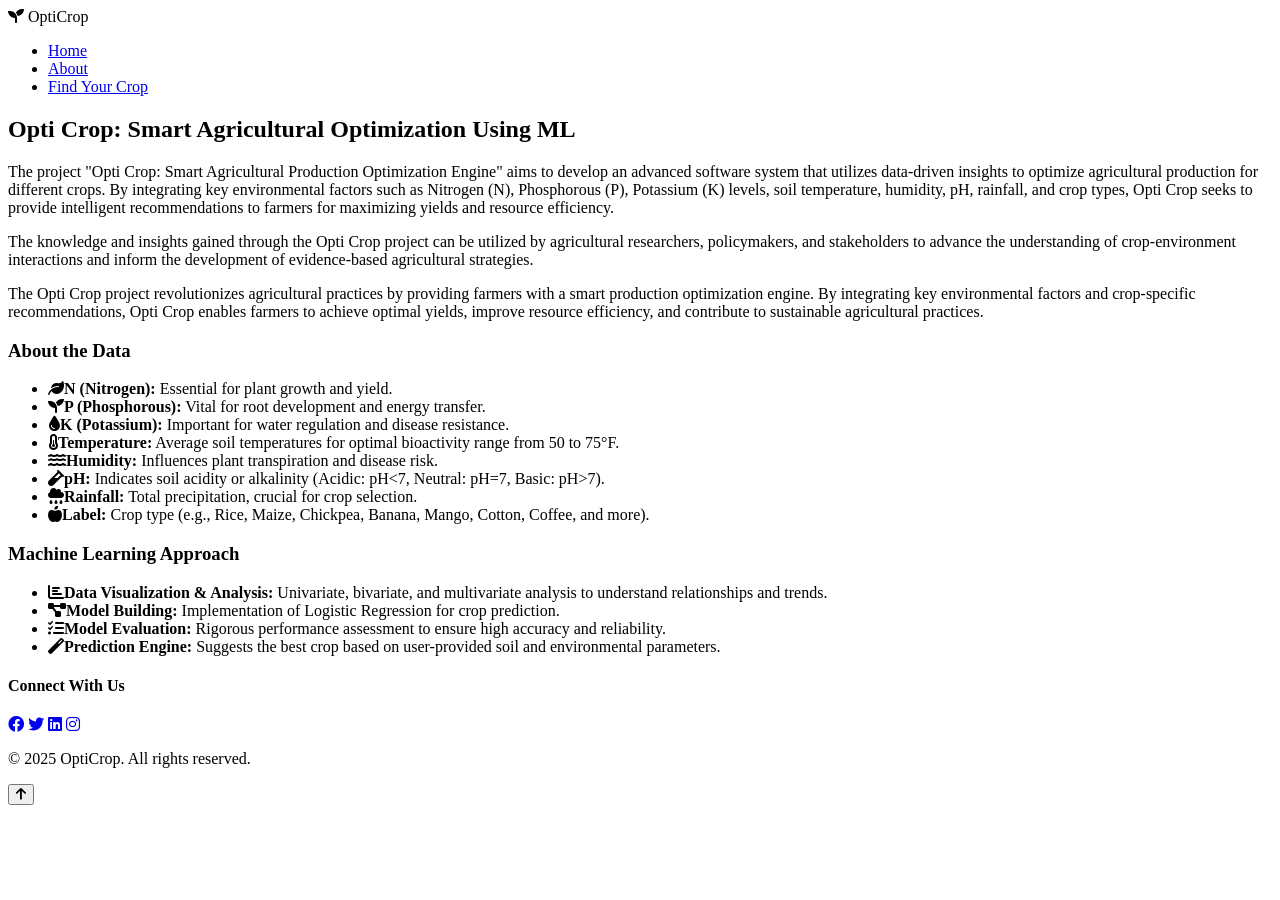
==== Templates/about.html @ a61db547 "Initial project upload" ====
<!DOCTYPE html>
<html lang="en">
<head>
  <meta charset="UTF-8">
  <meta name="viewport" content="width=device-width, initial-scale=1.0">
  <title>Opti Crop</title>
  <link rel="stylesheet" href="{{ url_for('static', filename='about.css') }}">
  <link href="https://fonts.googleapis.com/css2?family=Poppins:wght@300;400;500;600;700&display=swap" rel="stylesheet">
  <link rel="stylesheet" href="https://cdnjs.cloudflare.com/ajax/libs/font-awesome/6.0.0/css/all.min.css">
</head>
<body>
  <!-- NAVIGATION BAR -->
  <nav class="navbar">
    <div class="logo">
      <i class="fas fa-seedling"></i> OptiCrop
    </div>
    <ul class="nav-links">
      <li><a href="/">Home</a></li>
      <li><a href="/about" class="active">About</a></li>
      <li><a href="/FindYourCrop">Find Your Crop</a></li>
    </ul>
  </nav>

  <div class="overlay">
    <div class="content">
      <h2>Opti Crop: Smart Agricultural Optimization Using ML</h2>
      <p>
        The project "Opti Crop: Smart Agricultural Production Optimization Engine" aims to develop an advanced 
        software system that utilizes data-driven insights to optimize agricultural production for different crops. 
        By integrating key environmental factors such as Nitrogen (N), Phosphorous (P), Potassium (K) levels, 
        soil temperature, humidity, pH, rainfall, and crop types, Opti Crop seeks to provide intelligent recommendations 
        to farmers for maximizing yields and resource efficiency.
      </p>
      <p>
        The knowledge and insights gained through the Opti Crop project can be utilized by agricultural researchers, 
        policymakers, and stakeholders to advance the understanding of crop-environment interactions and inform the 
        development of evidence-based agricultural strategies.
      </p>
      <p>
        The Opti Crop project revolutionizes agricultural practices by providing farmers with a smart production 
        optimization engine. By integrating key environmental factors and crop-specific recommendations, Opti Crop 
        enables farmers to achieve optimal yields, improve resource efficiency, and contribute to sustainable 
        agricultural practices.
      </p>
      <div class="data-ml-section">
        <h3>About the Data</h3>
        <ul class="data-list">
          <li><span class="icon"><i class="fas fa-leaf"></i></span><b>N (Nitrogen):</b> Essential for plant growth and yield.</li>
          <li><span class="icon"><i class="fas fa-seedling"></i></span><b>P (Phosphorous):</b> Vital for root development and energy transfer.</li>
          <li><span class="icon"><i class="fas fa-tint"></i></span><b>K (Potassium):</b> Important for water regulation and disease resistance.</li>
          <li><span class="icon"><i class="fas fa-thermometer-half"></i></span><b>Temperature:</b> Average soil temperatures for optimal bioactivity range from 50 to 75°F.</li>
          <li><span class="icon"><i class="fas fa-water"></i></span><b>Humidity:</b> Influences plant transpiration and disease risk.</li>
          <li><span class="icon"><i class="fas fa-vial"></i></span><b>pH:</b> Indicates soil acidity or alkalinity (Acidic: pH<7, Neutral: pH=7, Basic: pH>7).</li>
          <li><span class="icon"><i class="fas fa-cloud-rain"></i></span><b>Rainfall:</b> Total precipitation, crucial for crop selection.</li>
          <li><span class="icon"><i class="fas fa-apple-alt"></i></span><b>Label:</b> Crop type (e.g., Rice, Maize, Chickpea, Banana, Mango, Cotton, Coffee, and more).</li>
        </ul>
        <h3>Machine Learning Approach</h3>
        <ul class="ml-list">
          <li><span class="icon"><i class="fas fa-chart-bar"></i></span><b>Data Visualization & Analysis:</b> Univariate, bivariate, and multivariate analysis to understand relationships and trends.</li>
          <li><span class="icon"><i class="fas fa-project-diagram"></i></span><b>Model Building:</b> Implementation of Logistic Regression for crop prediction.</li>
          <li><span class="icon"><i class="fas fa-tasks"></i></span><b>Model Evaluation:</b> Rigorous performance assessment to ensure high accuracy and reliability.</li>
          <li><span class="icon"><i class="fas fa-magic"></i></span><b>Prediction Engine:</b> Suggests the best crop based on user-provided soil and environmental parameters.</li>
        </ul>
      </div>
    </div>
  </div>

  <!-- FOOTER -->
  <footer>
    <div class="footer-content">
      <div class="footer-section">
        <h4>Connect With Us</h4>
        <div class="social-links">
          <a href="#"><i class="fab fa-facebook"></i></a>
          <a href="#"><i class="fab fa-twitter"></i></a>
          <a href="#"><i class="fab fa-linkedin"></i></a>
          <a href="#"><i class="fab fa-instagram"></i></a>
        </div>
      </div>
      <p>© 2025 OptiCrop. All rights reserved.</p>
    </div>
  </footer>

  <!-- SCROLL TO TOP BUTTON -->
  <button onclick="topFunction()" id="scrollBtn" title="Go to top">
    <i class="fas fa-arrow-up"></i>
  </button>

  <!-- JS FOR SCROLL BUTTON -->
  <script>
    const scrollBtn = document.getElementById("scrollBtn");
    window.onscroll = () => {
      scrollBtn.style.display = window.scrollY > 200 ? "block" : "none";
    };
    function topFunction() {
      window.scrollTo({ top: 0, behavior: "smooth" });
    }
  </script>
</body>
</html>
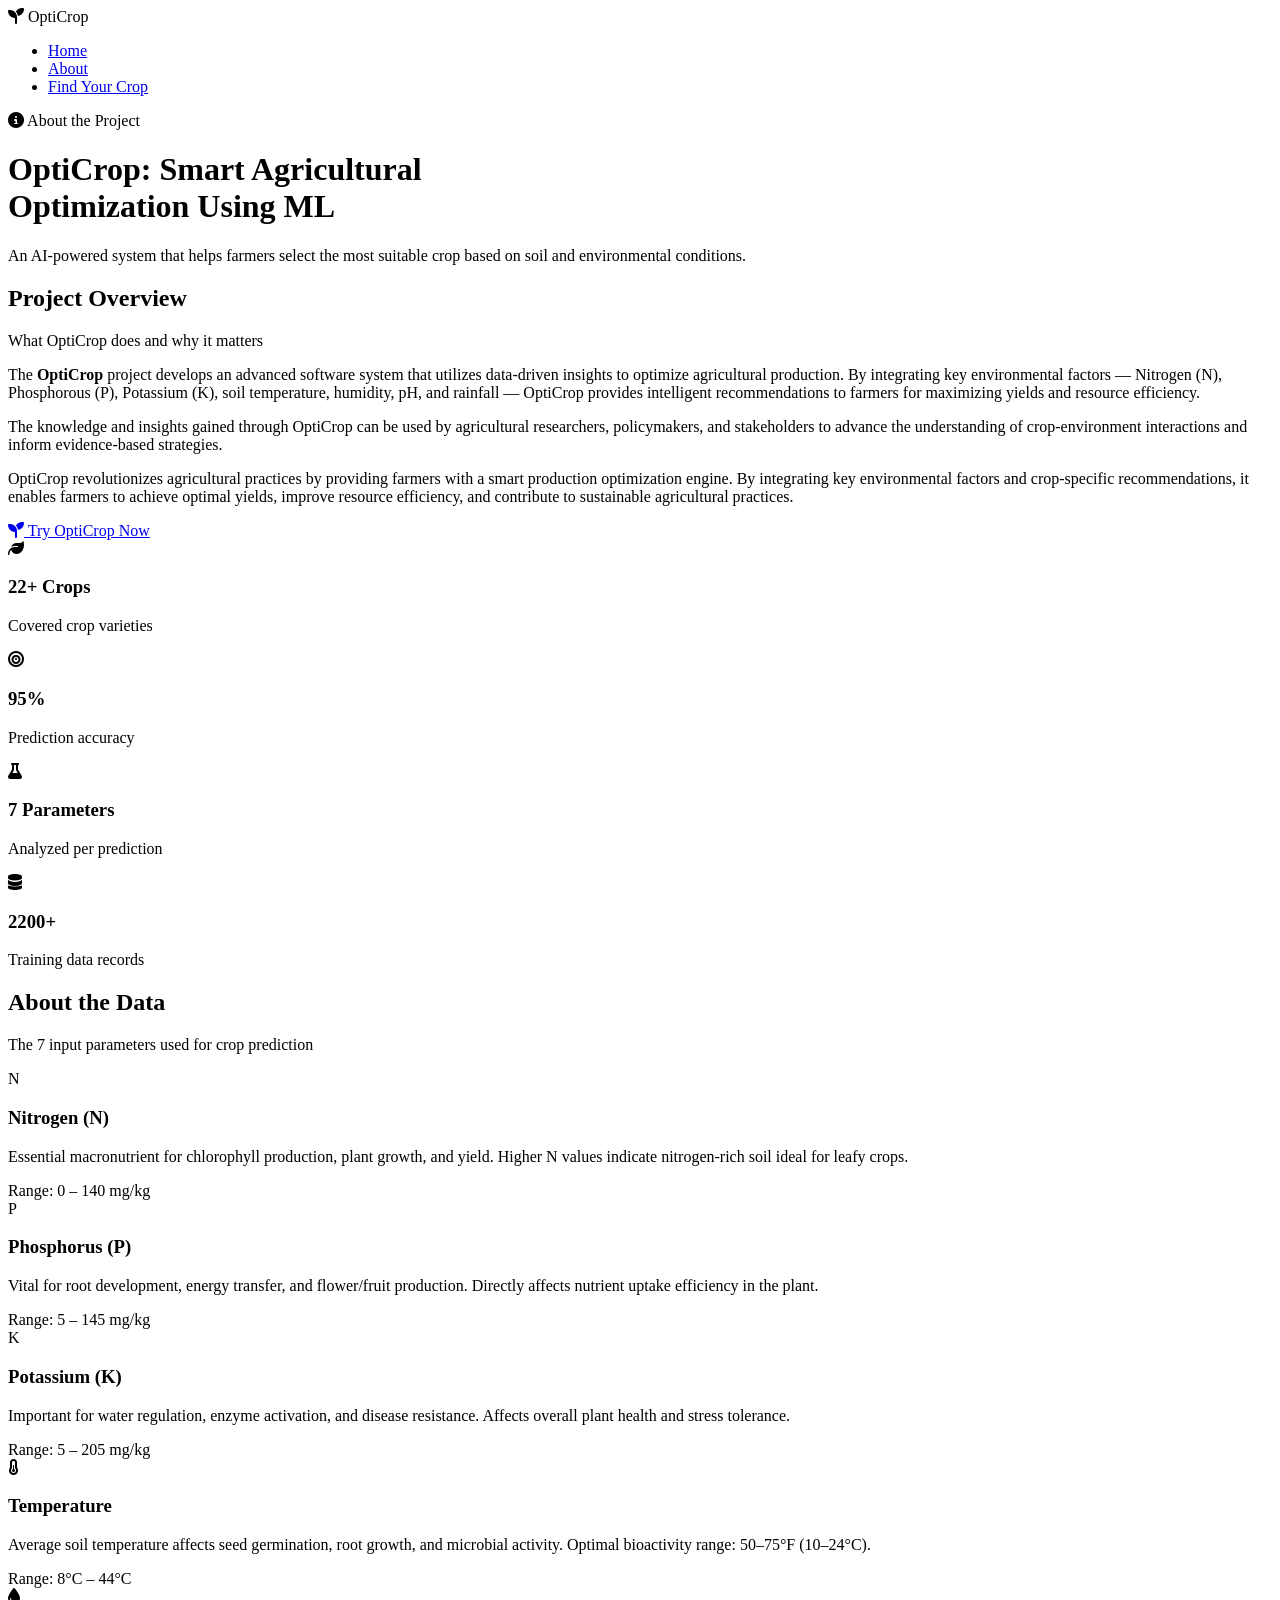
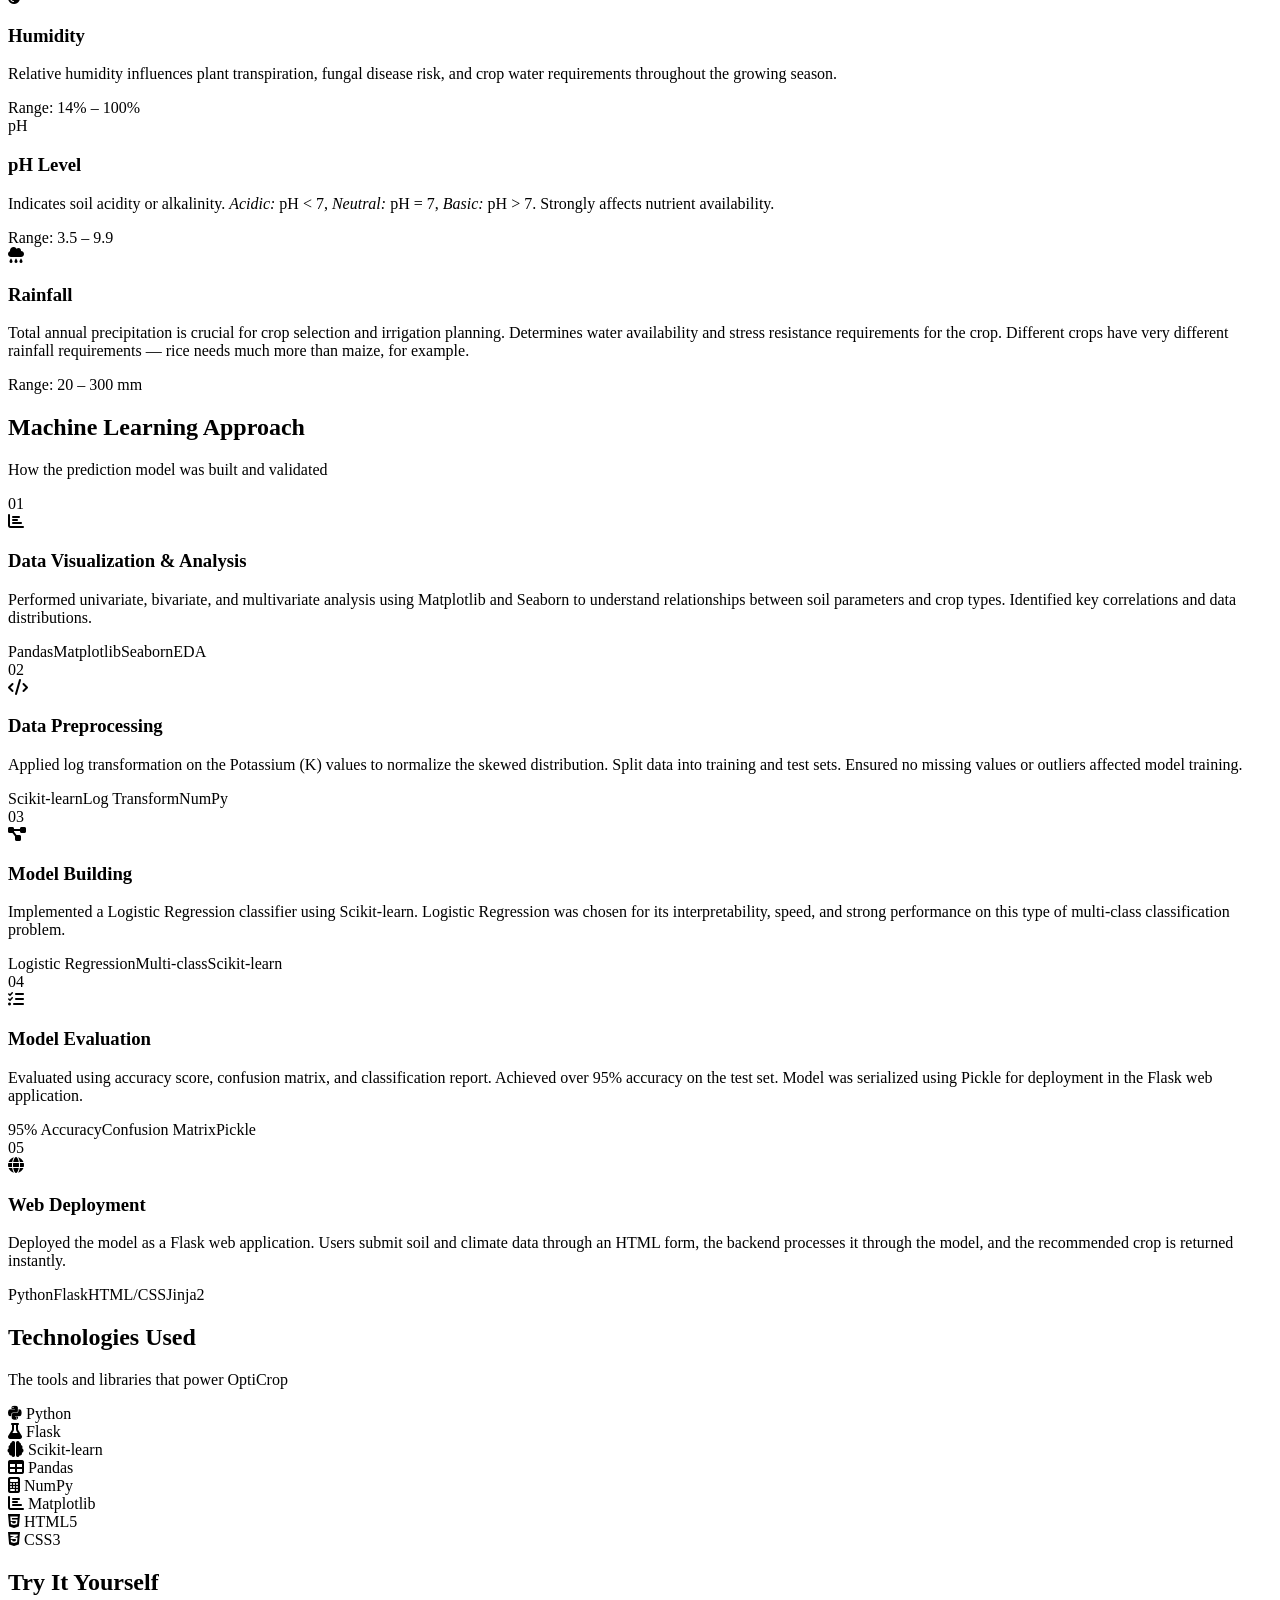
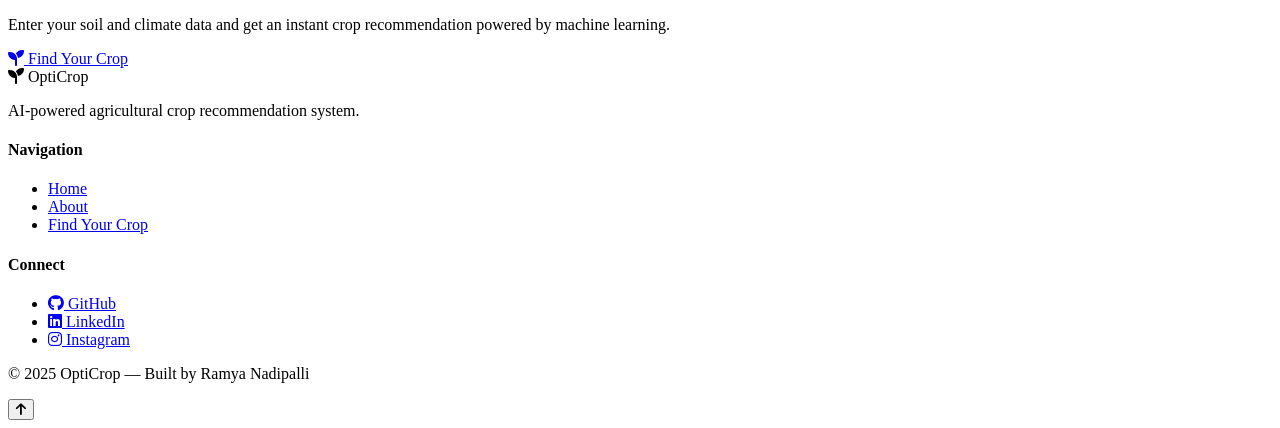
==== commit 4c743d36: "feat: complete UI/UX redesign with clean modern design Changes made: - Templates/home.html: Rebuilt " ====
--- a/Templates/about.html
+++ b/Templates/about.html
@@ -3,98 +3,365 @@
 <head>
   <meta charset="UTF-8">
   <meta name="viewport" content="width=device-width, initial-scale=1.0">
-  <title>Opti Crop</title>
+  <meta name="description" content="Learn about OptiCrop — an AI-powered crop recommendation system using machine learning to help farmers improve yield and sustainability.">
+  <title>About – OptiCrop</title>
   <link rel="stylesheet" href="{{ url_for('static', filename='about.css') }}">
-  <link href="https://fonts.googleapis.com/css2?family=Poppins:wght@300;400;500;600;700&display=swap" rel="stylesheet">
-  <link rel="stylesheet" href="https://cdnjs.cloudflare.com/ajax/libs/font-awesome/6.0.0/css/all.min.css">
+  <link href="https://fonts.googleapis.com/css2?family=Poppins:wght@300;400;500;600;700;800&display=swap" rel="stylesheet">
+  <link rel="stylesheet" href="https://cdnjs.cloudflare.com/ajax/libs/font-awesome/6.4.0/css/all.min.css">
 </head>
 <body>
-  <!-- NAVIGATION BAR -->
-  <nav class="navbar">
-    <div class="logo">
-      <i class="fas fa-seedling"></i> OptiCrop
-    </div>
-    <ul class="nav-links">
+
+  <!-- ===== NAVBAR ===== -->
+  <nav class="navbar" id="navbar">
+    <div class="nav-brand">
+      <i class="fas fa-seedling"></i>
+      <span>OptiCrop</span>
+    </div>
+    <ul class="nav-menu" id="navMenu">
       <li><a href="/">Home</a></li>
       <li><a href="/about" class="active">About</a></li>
-      <li><a href="/FindYourCrop">Find Your Crop</a></li>
+      <li><a href="/FindYourCrop" class="nav-btn">Find Your Crop</a></li>
     </ul>
+    <div class="hamburger" id="hamburger">
+      <span></span><span></span><span></span>
+    </div>
   </nav>
 
-  <div class="overlay">
-    <div class="content">
-      <h2>Opti Crop: Smart Agricultural Optimization Using ML</h2>
-      <p>
-        The project "Opti Crop: Smart Agricultural Production Optimization Engine" aims to develop an advanced 
-        software system that utilizes data-driven insights to optimize agricultural production for different crops. 
-        By integrating key environmental factors such as Nitrogen (N), Phosphorous (P), Potassium (K) levels, 
-        soil temperature, humidity, pH, rainfall, and crop types, Opti Crop seeks to provide intelligent recommendations 
-        to farmers for maximizing yields and resource efficiency.
-      </p>
-      <p>
-        The knowledge and insights gained through the Opti Crop project can be utilized by agricultural researchers, 
-        policymakers, and stakeholders to advance the understanding of crop-environment interactions and inform the 
-        development of evidence-based agricultural strategies.
-      </p>
-      <p>
-        The Opti Crop project revolutionizes agricultural practices by providing farmers with a smart production 
-        optimization engine. By integrating key environmental factors and crop-specific recommendations, Opti Crop 
-        enables farmers to achieve optimal yields, improve resource efficiency, and contribute to sustainable 
-        agricultural practices.
-      </p>
-      <div class="data-ml-section">
-        <h3>About the Data</h3>
-        <ul class="data-list">
-          <li><span class="icon"><i class="fas fa-leaf"></i></span><b>N (Nitrogen):</b> Essential for plant growth and yield.</li>
-          <li><span class="icon"><i class="fas fa-seedling"></i></span><b>P (Phosphorous):</b> Vital for root development and energy transfer.</li>
-          <li><span class="icon"><i class="fas fa-tint"></i></span><b>K (Potassium):</b> Important for water regulation and disease resistance.</li>
-          <li><span class="icon"><i class="fas fa-thermometer-half"></i></span><b>Temperature:</b> Average soil temperatures for optimal bioactivity range from 50 to 75°F.</li>
-          <li><span class="icon"><i class="fas fa-water"></i></span><b>Humidity:</b> Influences plant transpiration and disease risk.</li>
-          <li><span class="icon"><i class="fas fa-vial"></i></span><b>pH:</b> Indicates soil acidity or alkalinity (Acidic: pH<7, Neutral: pH=7, Basic: pH>7).</li>
-          <li><span class="icon"><i class="fas fa-cloud-rain"></i></span><b>Rainfall:</b> Total precipitation, crucial for crop selection.</li>
-          <li><span class="icon"><i class="fas fa-apple-alt"></i></span><b>Label:</b> Crop type (e.g., Rice, Maize, Chickpea, Banana, Mango, Cotton, Coffee, and more).</li>
+  <!-- ===== PAGE HEADER ===== -->
+  <div class="page-header">
+    <div class="header-content">
+      <p class="header-tag"><i class="fas fa-info-circle"></i> About the Project</p>
+      <h1>OptiCrop: Smart Agricultural<br>Optimization Using ML</h1>
+      <p>An AI-powered system that helps farmers select the most suitable crop based on soil and environmental conditions.</p>
+    </div>
+  </div>
+
+  <!-- ===== MAIN ===== -->
+  <main class="main-content">
+
+    <!-- Project Overview -->
+    <section class="overview-section">
+      <div class="section-title">
+        <h2>Project Overview</h2>
+        <p>What OptiCrop does and why it matters</p>
+      </div>
+      <div class="overview-grid">
+        <div class="overview-text">
+          <p>
+            The <strong>OptiCrop</strong> project develops an advanced software system that utilizes data-driven insights to optimize agricultural production. By integrating key environmental factors — Nitrogen (N), Phosphorous (P), Potassium (K), soil temperature, humidity, pH, and rainfall — OptiCrop provides intelligent recommendations to farmers for maximizing yields and resource efficiency.
+          </p>
+          <p>
+            The knowledge and insights gained through OptiCrop can be used by agricultural researchers, policymakers, and stakeholders to advance the understanding of crop-environment interactions and inform evidence-based strategies.
+          </p>
+          <p>
+            OptiCrop revolutionizes agricultural practices by providing farmers with a smart production optimization engine. By integrating key environmental factors and crop-specific recommendations, it enables farmers to achieve optimal yields, improve resource efficiency, and contribute to sustainable agricultural practices.
+          </p>
+          <a href="/FindYourCrop" class="btn-primary">
+            <i class="fas fa-seedling"></i> Try OptiCrop Now
+          </a>
+        </div>
+        <div class="overview-cards">
+          <div class="mini-card">
+            <i class="fas fa-leaf"></i>
+            <h3>22+ Crops</h3>
+            <p>Covered crop varieties</p>
+          </div>
+          <div class="mini-card">
+            <i class="fas fa-bullseye"></i>
+            <h3>95%</h3>
+            <p>Prediction accuracy</p>
+          </div>
+          <div class="mini-card">
+            <i class="fas fa-flask"></i>
+            <h3>7 Parameters</h3>
+            <p>Analyzed per prediction</p>
+          </div>
+          <div class="mini-card">
+            <i class="fas fa-database"></i>
+            <h3>2200+</h3>
+            <p>Training data records</p>
+          </div>
+        </div>
+      </div>
+    </section>
+
+    <!-- Dataset Parameters -->
+    <section class="params-section">
+      <div class="section-title">
+        <h2>About the Data</h2>
+        <p>The 7 input parameters used for crop prediction</p>
+      </div>
+      <div class="params-grid">
+
+        <div class="param-card">
+          <div class="param-icon n-icon"><span>N</span></div>
+          <div class="param-info">
+            <h3>Nitrogen (N)</h3>
+            <p>Essential macronutrient for chlorophyll production, plant growth, and yield. Higher N values indicate nitrogen-rich soil ideal for leafy crops.</p>
+            <div class="param-range">
+              <span>Range: 0 – 140 mg/kg</span>
+              <div class="range-bar"><div class="range-fill" style="width:70%; background:#27ae60;"></div></div>
+            </div>
+          </div>
+        </div>
+
+        <div class="param-card">
+          <div class="param-icon p-icon"><span>P</span></div>
+          <div class="param-info">
+            <h3>Phosphorus (P)</h3>
+            <p>Vital for root development, energy transfer, and flower/fruit production. Directly affects nutrient uptake efficiency in the plant.</p>
+            <div class="param-range">
+              <span>Range: 5 – 145 mg/kg</span>
+              <div class="range-bar"><div class="range-fill" style="width:55%; background:#7c3aed;"></div></div>
+            </div>
+          </div>
+        </div>
+
+        <div class="param-card">
+          <div class="param-icon k-icon"><span>K</span></div>
+          <div class="param-info">
+            <h3>Potassium (K)</h3>
+            <p>Important for water regulation, enzyme activation, and disease resistance. Affects overall plant health and stress tolerance.</p>
+            <div class="param-range">
+              <span>Range: 5 – 205 mg/kg</span>
+              <div class="range-bar"><div class="range-fill" style="width:65%; background:#d97706;"></div></div>
+            </div>
+          </div>
+        </div>
+
+        <div class="param-card">
+          <div class="param-icon t-icon"><i class="fas fa-thermometer-half"></i></div>
+          <div class="param-info">
+            <h3>Temperature</h3>
+            <p>Average soil temperature affects seed germination, root growth, and microbial activity. Optimal bioactivity range: 50–75°F (10–24°C).</p>
+            <div class="param-range">
+              <span>Range: 8°C – 44°C</span>
+              <div class="range-bar"><div class="range-fill" style="width:60%; background:#dc2626;"></div></div>
+            </div>
+          </div>
+        </div>
+
+        <div class="param-card">
+          <div class="param-icon h-icon"><i class="fas fa-tint"></i></div>
+          <div class="param-info">
+            <h3>Humidity</h3>
+            <p>Relative humidity influences plant transpiration, fungal disease risk, and crop water requirements throughout the growing season.</p>
+            <div class="param-range">
+              <span>Range: 14% – 100%</span>
+              <div class="range-bar"><div class="range-fill" style="width:80%; background:#059669;"></div></div>
+            </div>
+          </div>
+        </div>
+
+        <div class="param-card">
+          <div class="param-icon ph-icon"><span>pH</span></div>
+          <div class="param-info">
+            <h3>pH Level</h3>
+            <p>Indicates soil acidity or alkalinity. <em>Acidic:</em> pH &lt; 7, <em>Neutral:</em> pH = 7, <em>Basic:</em> pH &gt; 7. Strongly affects nutrient availability.</p>
+            <div class="param-range">
+              <span>Range: 3.5 – 9.9</span>
+              <div class="range-bar"><div class="range-fill" style="width:45%; background:#2563eb;"></div></div>
+            </div>
+          </div>
+        </div>
+
+        <div class="param-card full-span">
+          <div class="param-icon r-icon"><i class="fas fa-cloud-rain"></i></div>
+          <div class="param-info">
+            <h3>Rainfall</h3>
+            <p>Total annual precipitation is crucial for crop selection and irrigation planning. Determines water availability and stress resistance requirements for the crop. Different crops have very different rainfall requirements — rice needs much more than maize, for example.</p>
+            <div class="param-range">
+              <span>Range: 20 – 300 mm</span>
+              <div class="range-bar"><div class="range-fill" style="width:40%; background:#0891b2;"></div></div>
+            </div>
+          </div>
+        </div>
+
+      </div>
+    </section>
+
+    <!-- ML Approach -->
+    <section class="ml-section">
+      <div class="section-title">
+        <h2>Machine Learning Approach</h2>
+        <p>How the prediction model was built and validated</p>
+      </div>
+      <div class="ml-steps">
+
+        <div class="ml-step">
+          <div class="ml-step-num">01</div>
+          <div class="ml-step-icon"><i class="fas fa-chart-bar"></i></div>
+          <div class="ml-step-body">
+            <h3>Data Visualization &amp; Analysis</h3>
+            <p>Performed univariate, bivariate, and multivariate analysis using Matplotlib and Seaborn to understand relationships between soil parameters and crop types. Identified key correlations and data distributions.</p>
+            <div class="tech-tags">
+              <span>Pandas</span><span>Matplotlib</span><span>Seaborn</span><span>EDA</span>
+            </div>
+          </div>
+        </div>
+
+        <div class="ml-step">
+          <div class="ml-step-num">02</div>
+          <div class="ml-step-icon"><i class="fas fa-code"></i></div>
+          <div class="ml-step-body">
+            <h3>Data Preprocessing</h3>
+            <p>Applied log transformation on the Potassium (K) values to normalize the skewed distribution. Split data into training and test sets. Ensured no missing values or outliers affected model training.</p>
+            <div class="tech-tags">
+              <span>Scikit-learn</span><span>Log Transform</span><span>NumPy</span>
+            </div>
+          </div>
+        </div>
+
+        <div class="ml-step">
+          <div class="ml-step-num">03</div>
+          <div class="ml-step-icon"><i class="fas fa-project-diagram"></i></div>
+          <div class="ml-step-body">
+            <h3>Model Building</h3>
+            <p>Implemented a Logistic Regression classifier using Scikit-learn. Logistic Regression was chosen for its interpretability, speed, and strong performance on this type of multi-class classification problem.</p>
+            <div class="tech-tags">
+              <span>Logistic Regression</span><span>Multi-class</span><span>Scikit-learn</span>
+            </div>
+          </div>
+        </div>
+
+        <div class="ml-step">
+          <div class="ml-step-num">04</div>
+          <div class="ml-step-icon"><i class="fas fa-tasks"></i></div>
+          <div class="ml-step-body">
+            <h3>Model Evaluation</h3>
+            <p>Evaluated using accuracy score, confusion matrix, and classification report. Achieved over 95% accuracy on the test set. Model was serialized using Pickle for deployment in the Flask web application.</p>
+            <div class="tech-tags">
+              <span>95% Accuracy</span><span>Confusion Matrix</span><span>Pickle</span>
+            </div>
+          </div>
+        </div>
+
+        <div class="ml-step">
+          <div class="ml-step-num">05</div>
+          <div class="ml-step-icon"><i class="fas fa-globe"></i></div>
+          <div class="ml-step-body">
+            <h3>Web Deployment</h3>
+            <p>Deployed the model as a Flask web application. Users submit soil and climate data through an HTML form, the backend processes it through the model, and the recommended crop is returned instantly.</p>
+            <div class="tech-tags">
+              <span>Python</span><span>Flask</span><span>HTML/CSS</span><span>Jinja2</span>
+            </div>
+          </div>
+        </div>
+
+      </div>
+    </section>
+
+    <!-- Tech Stack -->
+    <section class="tech-section">
+      <div class="section-title">
+        <h2>Technologies Used</h2>
+        <p>The tools and libraries that power OptiCrop</p>
+      </div>
+      <div class="tech-grid">
+        <div class="tech-card">
+          <i class="fab fa-python"></i>
+          <span>Python</span>
+        </div>
+        <div class="tech-card">
+          <i class="fas fa-flask"></i>
+          <span>Flask</span>
+        </div>
+        <div class="tech-card">
+          <i class="fas fa-brain"></i>
+          <span>Scikit-learn</span>
+        </div>
+        <div class="tech-card">
+          <i class="fas fa-table"></i>
+          <span>Pandas</span>
+        </div>
+        <div class="tech-card">
+          <i class="fas fa-calculator"></i>
+          <span>NumPy</span>
+        </div>
+        <div class="tech-card">
+          <i class="fas fa-chart-bar"></i>
+          <span>Matplotlib</span>
+        </div>
+        <div class="tech-card">
+          <i class="fab fa-html5"></i>
+          <span>HTML5</span>
+        </div>
+        <div class="tech-card">
+          <i class="fab fa-css3-alt"></i>
+          <span>CSS3</span>
+        </div>
+      </div>
+    </section>
+
+    <!-- CTA -->
+    <section class="cta-section">
+      <h2>Try It Yourself</h2>
+      <p>Enter your soil and climate data and get an instant crop recommendation powered by machine learning.</p>
+      <a href="/FindYourCrop" class="btn-primary large">
+        <i class="fas fa-seedling"></i> Find Your Crop
+      </a>
+    </section>
+
+  </main>
+
+  <!-- ===== FOOTER ===== -->
+  <footer class="footer">
+    <div class="footer-inner">
+      <div class="footer-brand">
+        <i class="fas fa-seedling"></i>
+        <span>OptiCrop</span>
+        <p>AI-powered agricultural crop recommendation system.</p>
+      </div>
+      <div class="footer-links">
+        <h4>Navigation</h4>
+        <ul>
+          <li><a href="/">Home</a></li>
+          <li><a href="/about">About</a></li>
+          <li><a href="/FindYourCrop">Find Your Crop</a></li>
         </ul>
-        <h3>Machine Learning Approach</h3>
-        <ul class="ml-list">
-          <li><span class="icon"><i class="fas fa-chart-bar"></i></span><b>Data Visualization & Analysis:</b> Univariate, bivariate, and multivariate analysis to understand relationships and trends.</li>
-          <li><span class="icon"><i class="fas fa-project-diagram"></i></span><b>Model Building:</b> Implementation of Logistic Regression for crop prediction.</li>
-          <li><span class="icon"><i class="fas fa-tasks"></i></span><b>Model Evaluation:</b> Rigorous performance assessment to ensure high accuracy and reliability.</li>
-          <li><span class="icon"><i class="fas fa-magic"></i></span><b>Prediction Engine:</b> Suggests the best crop based on user-provided soil and environmental parameters.</li>
+      </div>
+      <div class="footer-links">
+        <h4>Connect</h4>
+        <ul>
+          <li><a href="#"><i class="fab fa-github"></i> GitHub</a></li>
+          <li><a href="#"><i class="fab fa-linkedin"></i> LinkedIn</a></li>
+          <li><a href="#"><i class="fab fa-instagram"></i> Instagram</a></li>
         </ul>
       </div>
     </div>
-  </div>
-
-  <!-- FOOTER -->
-  <footer>
-    <div class="footer-content">
-      <div class="footer-section">
-        <h4>Connect With Us</h4>
-        <div class="social-links">
-          <a href="#"><i class="fab fa-facebook"></i></a>
-          <a href="#"><i class="fab fa-twitter"></i></a>
-          <a href="#"><i class="fab fa-linkedin"></i></a>
-          <a href="#"><i class="fab fa-instagram"></i></a>
-        </div>
-      </div>
-      <p>© 2025 OptiCrop. All rights reserved.</p>
+    <div class="footer-bottom">
+      <p>&copy; 2025 OptiCrop &mdash; Built by Ramya Nadipalli</p>
     </div>
   </footer>
 
-  <!-- SCROLL TO TOP BUTTON -->
-  <button onclick="topFunction()" id="scrollBtn" title="Go to top">
-    <i class="fas fa-arrow-up"></i>
-  </button>
-
-  <!-- JS FOR SCROLL BUTTON -->
+  <button class="scroll-top" id="scrollTop"><i class="fas fa-arrow-up"></i></button>
+
   <script>
-    const scrollBtn = document.getElementById("scrollBtn");
-    window.onscroll = () => {
-      scrollBtn.style.display = window.scrollY > 200 ? "block" : "none";
-    };
-    function topFunction() {
-      window.scrollTo({ top: 0, behavior: "smooth" });
-    }
+    // Navbar
+    const navbar = document.getElementById('navbar');
+    window.addEventListener('scroll', () => navbar.classList.toggle('scrolled', window.scrollY > 50));
+
+    // Hamburger
+    const hamburger = document.getElementById('hamburger');
+    const navMenu = document.getElementById('navMenu');
+    hamburger.addEventListener('click', () => {
+      hamburger.classList.toggle('open');
+      navMenu.classList.toggle('open');
+    });
+
+    // Scroll to top
+    const scrollTop = document.getElementById('scrollTop');
+    window.addEventListener('scroll', () => scrollTop.classList.toggle('visible', window.scrollY > 300));
+    scrollTop.addEventListener('click', () => window.scrollTo({ top: 0, behavior: 'smooth' }));
+
+    // Animate sections on scroll
+    const observer = new IntersectionObserver((entries) => {
+      entries.forEach(entry => {
+        if (entry.isIntersecting) entry.target.classList.add('visible');
+      });
+    }, { threshold: 0.1 });
+
+    document.querySelectorAll('.param-card, .ml-step, .tech-card, .mini-card').forEach(el => observer.observe(el));
   </script>
 </body>
 </html>
